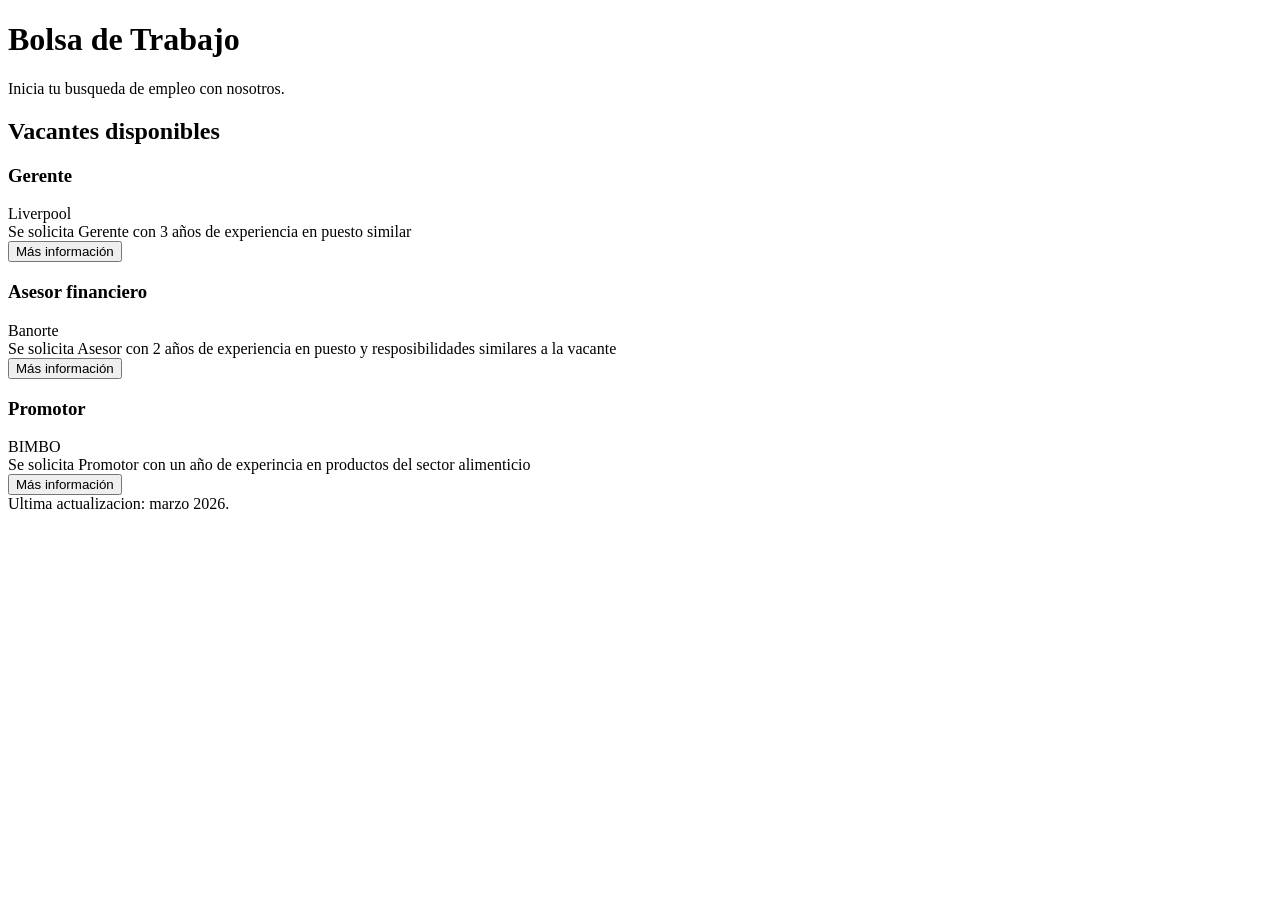
==== index.html @ 6b416e9e "Primer avance" ====
<!DOCTYPE html>
<html lang="en">
<head>
    <meta charset="UTF-8">
    <meta name="viewport" content="width=device-width, initial-scale=1.0">
    <title>Bolsa de Trabajo</title>
    <link rel="stylesheet" href="css/styles.css">
</head>
<body>

    <header>
        <h1>Bolsa de Trabajo</h1>
        <p>Inicia tu busqueda de empleo con nosotros.</p>
    </header>

    <nav>

    </nav>
    
    <main>
        <section class="vacancy-section">
            <h2>Vacantes disponibles</h2>
            <div class="vacancy-card">
                <h3>Gerente</h3>
                <div class="company">Liverpool</div>
                <div class="description">Se solicita Gerente con 3 años de experiencia en puesto similar</div>
                <button class="btn-apply">Más información</button>
            </div>

            <div class="vacancy-card">
                <h3>Asesor financiero</h3>
                <div class="company">Banorte</div>
                <div class="description">Se solicita Asesor con 2 años de experiencia en puesto y resposibilidades similares a la vacante</div>
                <button class="btn-apply">Más información</button>
            </div>

            <div class="vacancy-card">
                <h3>Promotor</h3>
                <div class="company">BIMBO</div>
                <div class="description">Se solicita Promotor con un año de experincia en productos del sector alimenticio</div>
                <button class="btn-apply">Más información</button>
            </div>

        </section>
    </main>
    <footer>
        Ultima actualizacion: marzo 2026.
    </footer>
</body>
</html>
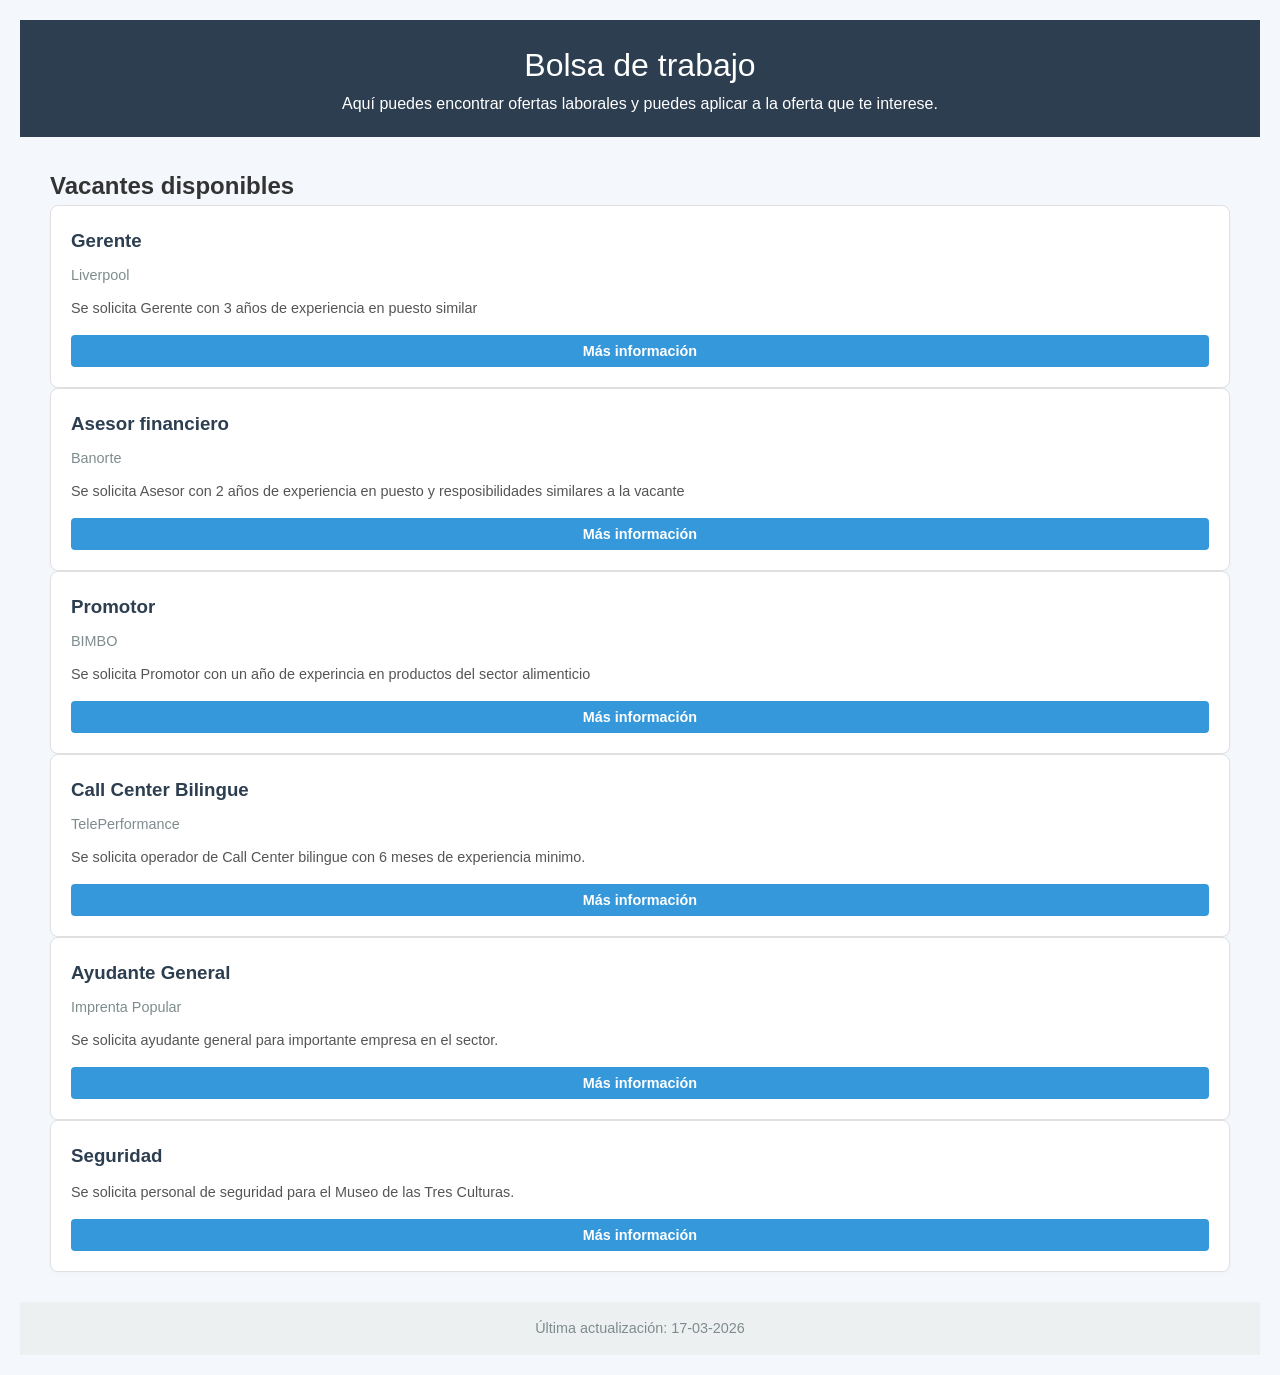
==== commit 5e88d342: "Actualizacion de rutas relativas y carpetas" ====
--- a/index.html
+++ b/index.html
@@ -3,48 +3,69 @@
 <head>
     <meta charset="UTF-8">
     <meta name="viewport" content="width=device-width, initial-scale=1.0">
-    <title>Bolsa de Trabajo</title>
-    <link rel="stylesheet" href="css/styles.css">
+    <title>Bolsa de trabajo</title>
+    <link rel="stylesheet" href="CSS/styles.css">
 </head>
 <body>
-
     <header>
-        <h1>Bolsa de Trabajo</h1>
-        <p>Inicia tu busqueda de empleo con nosotros.</p>
+        <h1>Bolsa de trabajo</h1>
+        <p>Aquí puedes encontrar ofertas laborales y puedes aplicar a la oferta que te interese.</p>
     </header>
-
     <nav>
-
+        
     </nav>
-    
     <main>
-        <section class="vacancy-section">
+        <section class="vacancies-section">
             <h2>Vacantes disponibles</h2>
-            <div class="vacancy-card">
+            <div class="vacancies-card">
                 <h3>Gerente</h3>
                 <div class="company">Liverpool</div>
                 <div class="description">Se solicita Gerente con 3 años de experiencia en puesto similar</div>
+                <a href="vacantes/gerente.html">
                 <button class="btn-apply">Más información</button>
+                </a>
             </div>
 
-            <div class="vacancy-card">
+            <div class="vacancies-card">
                 <h3>Asesor financiero</h3>
                 <div class="company">Banorte</div>
                 <div class="description">Se solicita Asesor con 2 años de experiencia en puesto y resposibilidades similares a la vacante</div>
-                <button class="btn-apply">Más información</button>
+                <button onclick="window.location.href='vacantes/asesor.html'" class="btn-apply">Más información</button>
             </div>
 
-            <div class="vacancy-card">
+            <div class="vacancies-card">
                 <h3>Promotor</h3>
                 <div class="company">BIMBO</div>
                 <div class="description">Se solicita Promotor con un año de experincia en productos del sector alimenticio</div>
-                <button class="btn-apply">Más información</button>
+                <button onclick="promotor()" class="btn-apply">Más información</button>
+            </div>
+
+            <div class="vacancies-card">
+                <h3>Call Center Bilingue</h3>
+                <div class="company">TelePerformance</div>
+                <div class="description">Se solicita operador de Call Center bilingue con 6 meses de experiencia minimo.</div>
+                <button onclick="callcenter()" class="btn-apply">Más información</button>
+            </div>
+
+            <div class="vacancies-card">
+                <h3>Ayudante General</h3>
+                <div class="company">Imprenta Popular</div>
+                <div class="description">Se solicita ayudante general para importante empresa en el sector.</div>
+                <button onclick="ayudanteGeneral()" class="btn-apply">Más información</button>
+            </div>
+
+            <div class="vacancies-card">
+                <h3>Seguridad</h3>
+                <div class="company"></div>
+                <div class="description">Se solicita personal de seguridad para el Museo de las Tres Culturas.</div>
+                <button onclick="seguridad()" class="btn-apply">Más información</button>
             </div>
 
         </section>
     </main>
     <footer>
-        Ultima actualizacion: marzo 2026.
+        Última actualización: 17-03-2026
     </footer>
+    <script src="JS/functions.js"></script>
 </body>
 </html>
--- a/CSS/styles.css
+++ b/CSS/styles.css
@@ -0,0 +1,87 @@
+* {
+    box-sizing: border-box;
+    margin: 0;
+    padding: 0;
+}
+
+body {
+    font-family: 'Segoe UI', Tahoma, Geneva, Verdana, sans-serif;
+    background-color: #f4f7fb;
+    color: #333;
+    line-height: 1.6;
+    padding: 20px;
+}
+
+header {
+    background-color: #2c3e50;
+    color: white;
+    padding: 20px 30px;
+    text-align: center;
+}
+
+header h1 {
+    font-weight: 400;
+    font-size: 2rem;
+}
+main{
+    display: flex;
+    flex-wrap: wrap;
+    padding: 30px;
+    gap: 30px
+}
+footer{
+    background: #ecf0f1;
+    padding: 15px 30px;
+    text-align: center;
+    color: #7f8c8d;
+    font-size: 0.9rem;
+}
+.vacancies-section{
+    flex:1 1 400px;
+}
+
+.vacancies-card{
+    background: white;
+    border: 1px solid #e0e0e0;
+    border-radius: 8px;
+    padding: 20px;
+    transition: transform 0.2s, box-shadow 0.2s;
+    box-shadow: 0 2px 4px rgba(0,0,0,0.02);
+}
+
+.vacancies-card h3{
+    margin-bottom: 8px;
+    color: #2c3e50;
+}
+
+.vacancies-card .company{
+    font-size: 0.9rem;
+    color: #7f8c8d;
+    margin-bottom: 10px;
+}
+
+.vacancies-card .description{
+    font-size: 0.9rem;
+    color: #7f8c8d;
+    margin-bottom: 15px;
+    color: #555;
+}
+
+.btn-apply {
+    background: #3498db;
+    color: white;
+    border: none;
+    padding: 8px 16px;
+    border-radius: 4px;
+    cursor: pointer;
+    font-weight: 600;
+    font-size: 0.9rem;
+    transition: background 0.2s;
+    width: 100%;
+}
+
+.btn-apply:hover{
+    background: #2980b9;
+}
+
+
